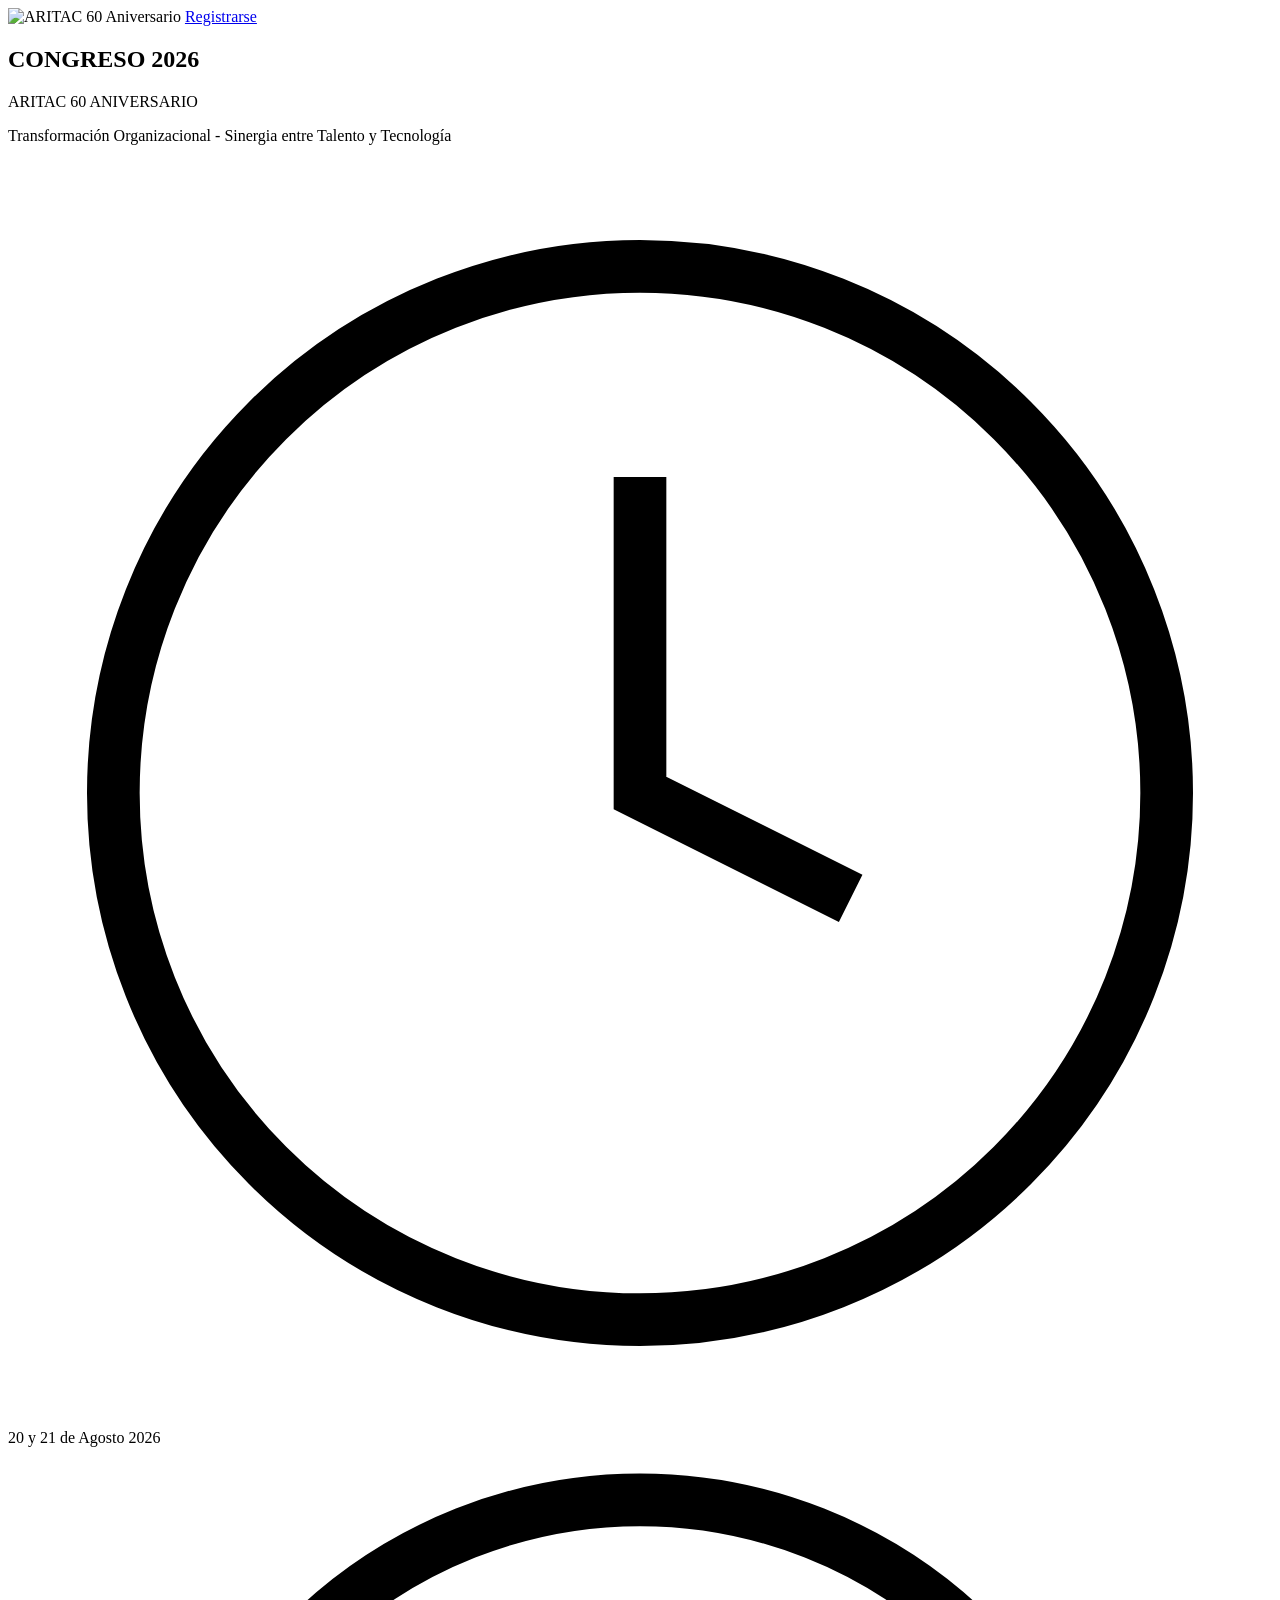
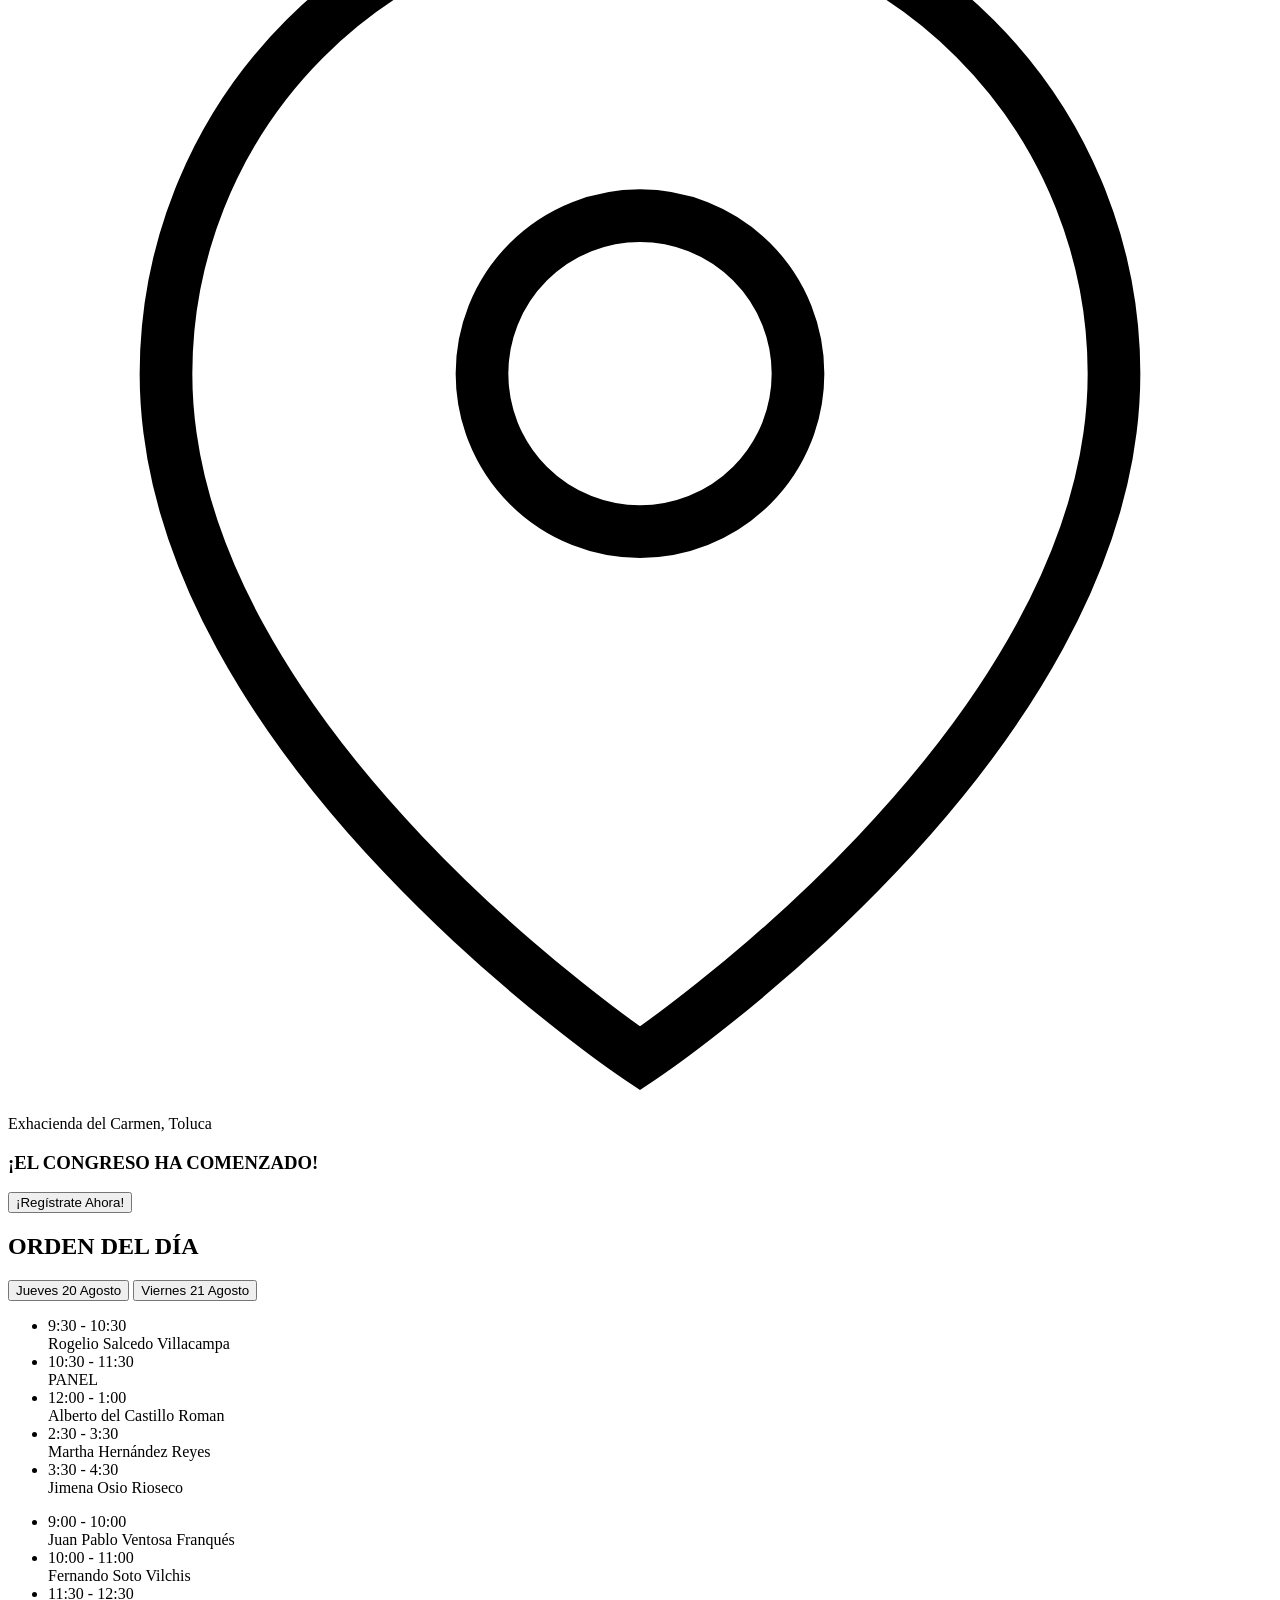
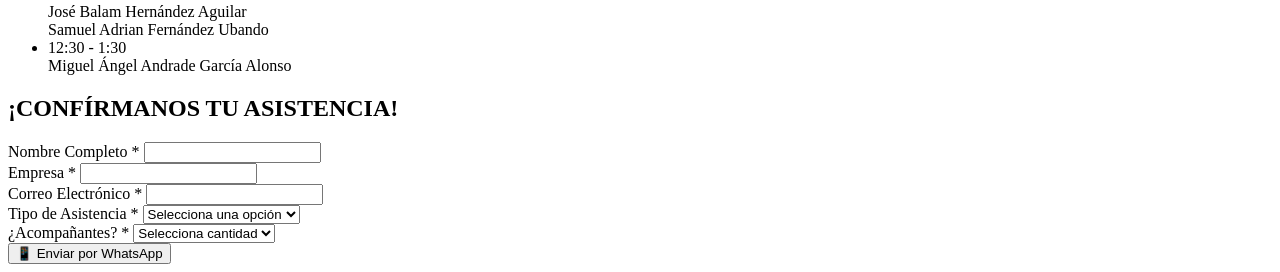
==== index.html @ 21fdce01 "Agregar metadatos Open Graph y estructura HTML base para el congreso" ====
<!DOCTYPE html>
<html lang="es">
<head>
    <meta charset="UTF-8">
    <meta name="viewport" content="width=device-width, initial-scale=1.0">
    <title>Congreso ARITAC 2026 - Transformación Organizacional</title>
    
    <!-- Meta Tags para SEO -->
    <meta name="description" content="Congreso ARITAC 2026: Transformación Organizacional - Sinergia entre Talento y Tecnología. 20 y 21 de Agosto en Toluca.">
    <meta name="keywords" content="ARITAC, Congreso 2026, Transformación Organizacional, Talento, Tecnología, Toluca">
    <meta name="author" content="ARITAC">
    
    <!-- Open Graph para compartir en redes sociales -->
    <meta property="og:type" content="website">
    <meta property="og:url" content="https://invitacion-congresoaritac-e35754.netlify.app/">
    <meta property="og:title" content="Congreso ARITAC 2026 - Transformación Organizacional">
    <meta property="og:description" content="Transformación Organizacional - Sinergia entre Talento y Tecnología. 20 y 21 de Agosto en la Exhacienda del Carmen, Toluca.">
    <meta property="og:image" content="https://invitacion-congresoaritac-e35754.netlify.app/og-image.png">
    <meta property="og:image:width" content="1200">
    <meta property="og:image:height" content="630">
    
    <!-- Twitter Card -->
    <meta name="twitter:card" content="summary_large_image">
    <meta name="twitter:url" content="https://invitacion-congresoaritac-e35754.netlify.app/">
    <meta name="twitter:title" content="Congreso ARITAC 2026">
    <meta name="twitter:description" content="Transformación Organizacional - Sinergia entre Talento y Tecnología">
    <meta name="twitter:image" content="https://invitacion-congresoaritac-e35754.netlify.app/og-image.png">
    
    <!-- Preconnect para Google Fonts -->
    <link rel="preconnect" href="https://fonts.googleapis.com">
    <link rel="preconnect" href="https://fonts.gstatic.com" crossorigin>
    <link href="https://fonts.googleapis.com/css2?family=Cinzel:wght@400;700;900&family=Inter:wght@400;500;600;700&display=swap" rel="stylesheet">
    
    <link rel="stylesheet" href="styles.css">
</head>
<body>
    <!-- Background Theme -->
    <div class="theme-background">
        <div class="theme-image"></div>
        <div class="theme-overlay"></div>
    </div>

    <!-- Header -->
    <header class="header">
        <img src="aritac-logo.png" alt="ARITAC 60 Aniversario" class="header-logo-60">
        <a href="#" class="cta-button">Registrarse</a>
    </header>

    <!-- Main Content -->
    <main>
        <!-- Hero Section -->
        <section class="hero reveal">
            <h1 class="title">CONGRESO 2026</h1>
            <p class="subtitle">ARITAC 60 ANIVERSARIO</p>
            <p class="tagline">Transformación Organizacional - Sinergia entre Talento y Tecnología</p>

            <!-- Event Details -->
            <div class="event-details">
                <div class="detail-item">
                    <svg class="icon" viewBox="0 0 24 24" fill="none" stroke="currentColor">
                        <circle cx="12" cy="12" r="10"></circle>
                        <polyline points="12 6 12 12 16 14"></polyline>
                    </svg>
                    <span>20 y 21 de Agosto 2026</span>
                </div>
                <div class="detail-divider"></div>
                <div class="detail-item">
                    <svg class="icon" viewBox="0 0 24 24" fill="none" stroke="currentColor">
                        <path d="M21 10c0 7-9 13-9 13s-9-6-9-13a9 9 0 0 1 18 0z"></path>
                        <circle cx="12" cy="10" r="3"></circle>
                    </svg>
                    <span>Exhacienda del Carmen, Toluca</span>
                </div>
            </div>

            <!-- Countdown Timer -->
            <div class="countdown" id="countdown">
                <div class="cd-item">
                    <div class="cd-number" id="cd-days">00</div>
                    <div class="cd-label">DÍAS</div>
                </div>
                <div class="cd-item">
                    <div class="cd-number" id="cd-hours">00</div>
                    <div class="cd-label">HORAS</div>
                </div>
                <div class="cd-item">
                    <div class="cd-number" id="cd-minutes">00</div>
                    <div class="cd-label">MINUTOS</div>
                </div>
                <div class="cd-item">
                    <div class="cd-number" id="cd-seconds">00</div>
                    <div class="cd-label">SEGUNDOS</div>
                </div>
            </div>

            <button class="cta-button" onclick="document.querySelector('.rsvp-section').scrollIntoView({behavior: 'smooth'})">
                ¡Regístrate Ahora!
            </button>
        </section>

        <!-- Agenda Section -->
        <section class="agenda-section reveal">
            <h2 class="section-title">ORDEN DEL DÍA</h2>
            
            <div class="agenda-tabs">
                <button class="tab-btn active" data-target="jueves">Jueves 20 Agosto</button>
                <button class="tab-btn" data-target="viernes">Viernes 21 Agosto</button>
            </div>

            <!-- Jueves Agenda -->
            <div id="jueves" class="agenda-content active glass-card">
                <ul class="timeline">
                    <li class="timeline-item speaker">
                        <div class="time">9:30 - 10:30</div>
                        <div class="activity">Rogelio Salcedo Villacampa</div>
                    </li>
                    <li class="timeline-item">
                        <div class="time">10:30 - 11:30</div>
                        <div class="activity">PANEL</div>
                    </li>
                    <li class="timeline-item speaker">
                        <div class="time">12:00 - 1:00</div>
                        <div class="activity">Alberto del Castillo Roman</div>
                    </li>
                    <li class="timeline-item speaker">
                        <div class="time">2:30 - 3:30</div>
                        <div class="activity">Martha Hernández Reyes</div>
                    </li>
                    <li class="timeline-item speaker">
                        <div class="time">3:30 - 4:30</div>
                        <div class="activity">Jimena Osio Rioseco</div>
                    </li>
                </ul>
            </div>

            <!-- Viernes Agenda -->
            <div id="viernes" class="agenda-content glass-card">
                <ul class="timeline">
                    <li class="timeline-item speaker">
                        <div class="time">9:00 - 10:00</div>
                        <div class="activity">Juan Pablo Ventosa Franqués</div>
                    </li>
                    <li class="timeline-item speaker">
                        <div class="time">10:00 - 11:00</div>
                        <div class="activity">Fernando Soto Vilchis</div>
                    </li>
                    <li class="timeline-item speaker">
                        <div class="time">11:30 - 12:30</div>
                        <div class="activity">José Balam Hernández Aguilar<br>Samuel Adrian Fernández Ubando</div>
                    </li>
                    <li class="timeline-item speaker">
                        <div class="time">12:30 - 1:30</div>
                        <div class="activity">Miguel Ángel Andrade García Alonso</div>
                    </li>
                </ul>
            </div>
        </section>

        <!-- RSVP Section -->
        <section class="rsvp-section reveal glass-card">
            <h2 class="section-title">¡CONFÍRMANOS TU ASISTENCIA!</h2>
            <form id="rsvpForm" class="rsvp-form">
                <div class="form-group">
                    <label for="nombre">Nombre Completo *</label>
                    <input type="text" id="nombre" name="nombre" required>
                </div>
                
                <div class="form-row">
                    <div class="form-group">
                        <label for="empresa">Empresa *</label>
                        <input type="text" id="empresa" name="empresa" required>
                    </div>
                    <div class="form-group">
                        <label for="email">Correo Electrónico *</label>
                        <input type="email" id="email" name="email" required>
                    </div>
                </div>

                <div class="form-row">
                    <div class="form-group">
                        <label for="asistencia">Tipo de Asistencia *</label>
                        <select id="asistencia" name="asistencia" required>
                            <option value="">Selecciona una opción</option>
                            <option value="presencial">Presencial</option>
                            <option value="hibrida">Híbrida</option>
                            <option value="virtual">Virtual</option>
                        </select>
                    </div>
                    <div class="form-group">
                        <label for="acompanantes">¿Acompañantes? *</label>
                        <select id="acompanantes" name="acompanantes" required>
                            <option value="">Selecciona cantidad</option>
                            <option value="0">No</option>
                            <option value="1">1 Acompañante</option>
                            <option value="2">2 Acompañantes</option>
                            <option value="3">3 Acompañantes</option>
                            <option value="4">4+ Acompañantes</option>
                        </select>
                    </div>
                </div>

                <button type="submit" class="cta-button submit-btn">
                    📱 Enviar por WhatsApp
                </button>
            </form>
        </section>
    </main>

    <script src="script.js"></script>
</body>
</html>
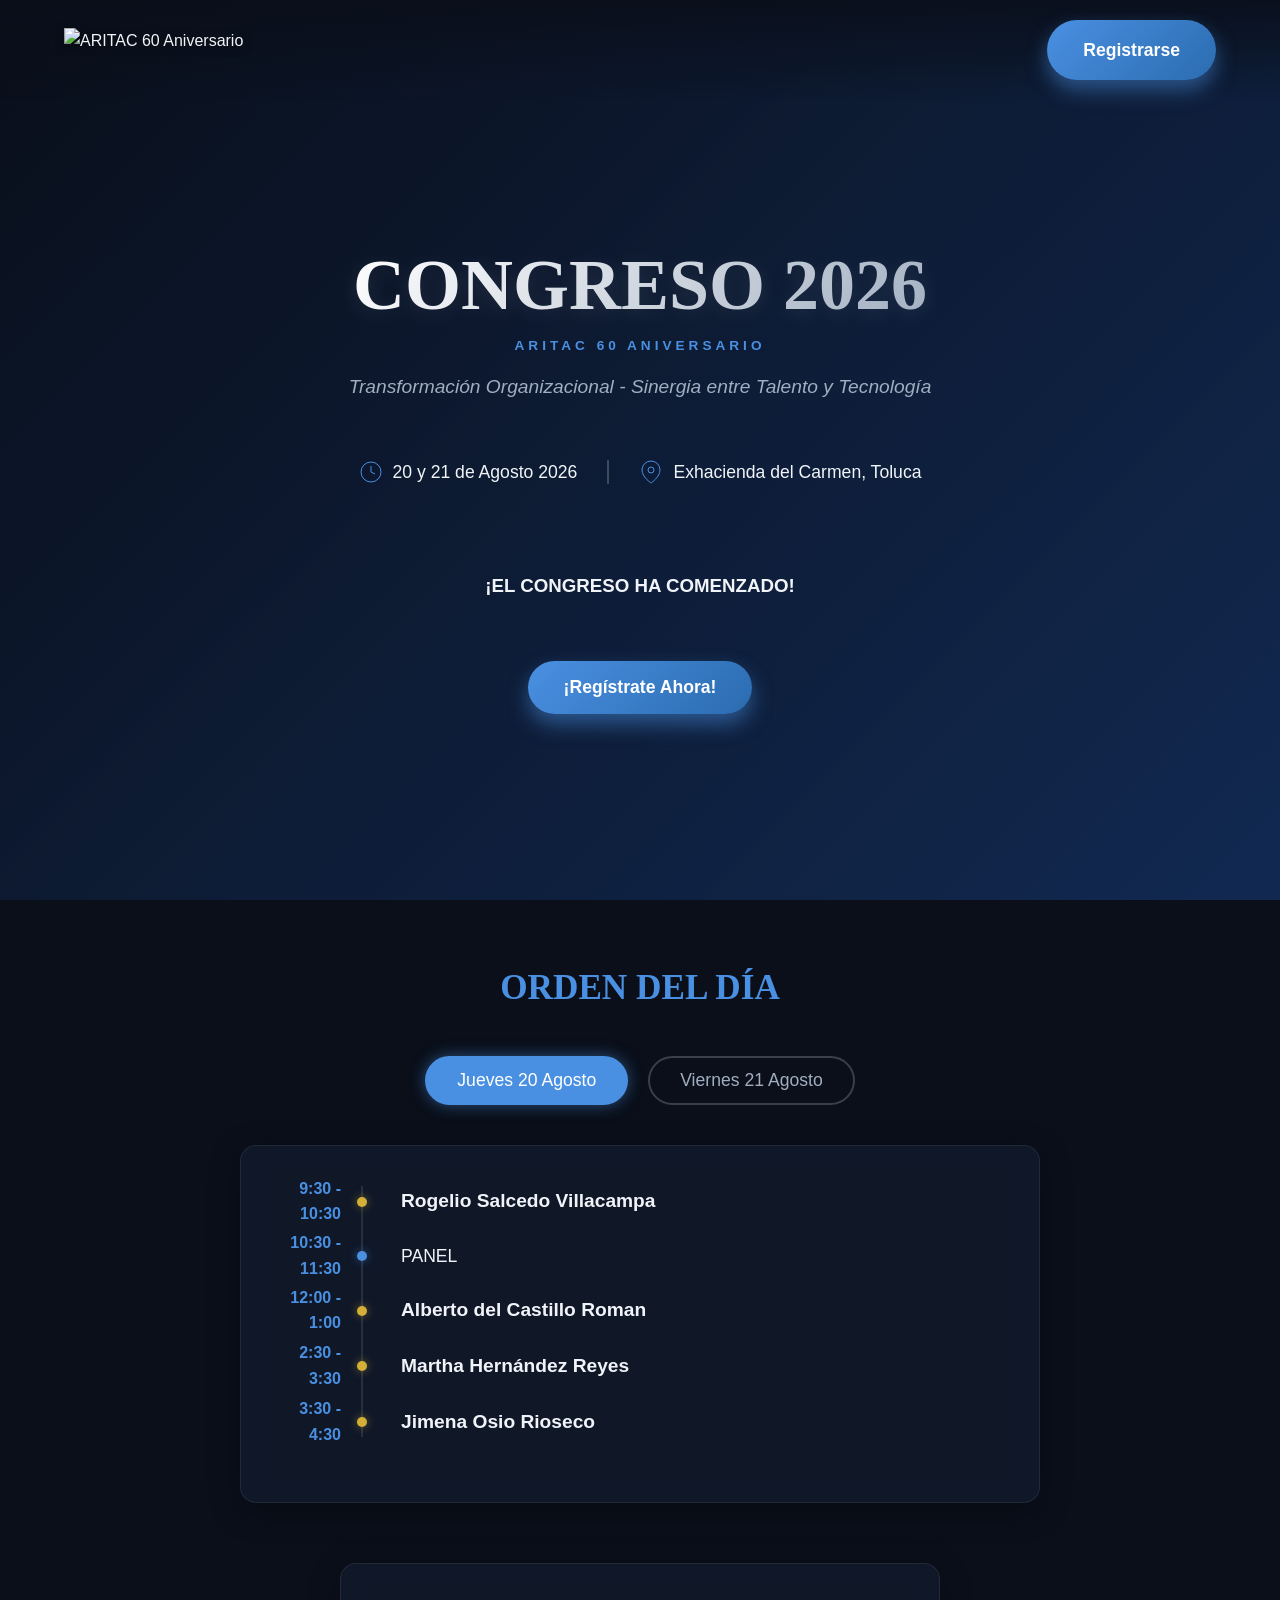
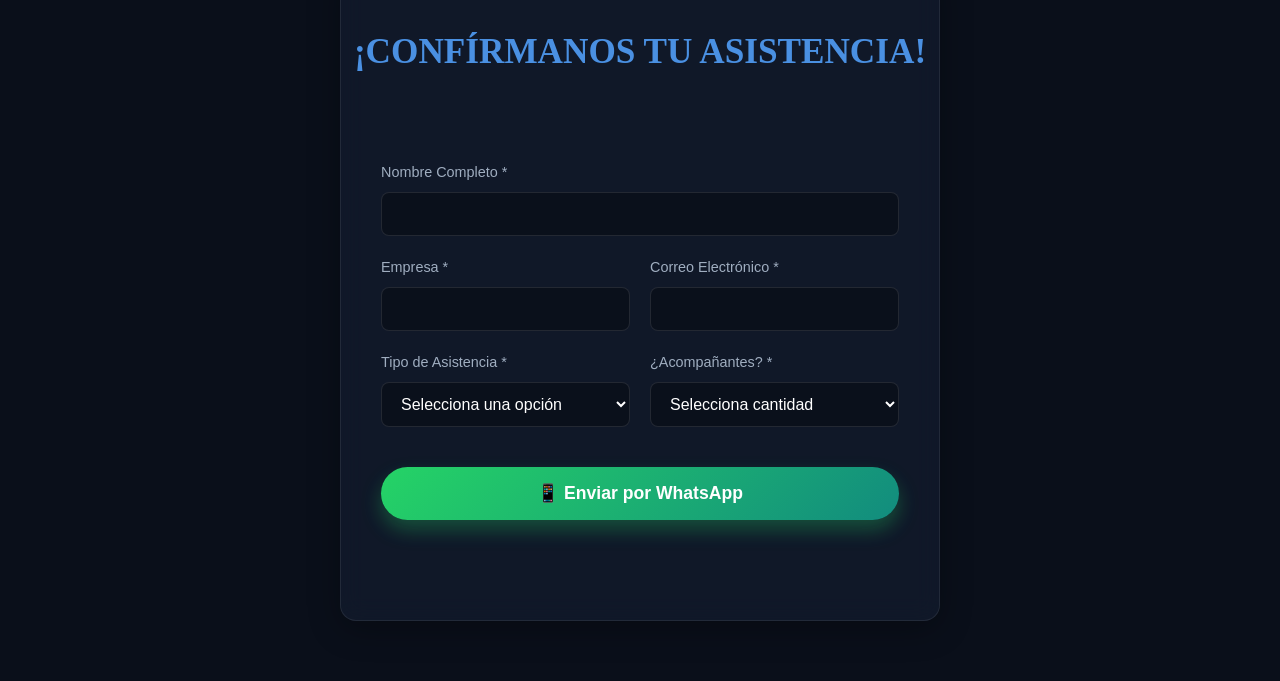
==== commit 194f438a: "Actualizar ruta del logo ARITAC a 'Logo ARITAC BLANCO.png'" ====
--- a/index.html
+++ b/index.html
@@ -42,8 +42,8 @@
 
     <!-- Header -->
     <header class="header">
-        <img src="aritac-logo.png" alt="ARITAC 60 Aniversario" class="header-logo-60">
-        <a href="#" class="cta-button">Registrarse</a>
+        <img src="Logo ARITAC BLANCO.png" alt="ARITAC 60 Aniversario" class="header-logo-60">
+        <a href="#rsvpForm" class="cta-button">Registrarse</a>
     </header>
 
     <!-- Main Content -->
--- a/styles.css
+++ b/styles.css
@@ -0,0 +1,450 @@
+:root {
+    --bg-dark: #0a0f1a;
+    --bg-card: rgba(20, 30, 50, 0.6);
+    --primary: #4a90e2;
+    --primary-glow: rgba(74, 144, 226, 0.5);
+    --accent: #20c997;
+    --text-main: #f0f4f8;
+    --text-muted: #a0aec0;
+    --gold: #d4af37;
+}
+
+* {
+    margin: 0;
+    padding: 0;
+    box-sizing: border-box;
+    font-family: 'Inter', sans-serif;
+}
+
+body {
+    background-color: var(--bg-dark);
+    color: var(--text-main);
+    overflow-x: hidden;
+    line-height: 1.6;
+}
+
+/* Background Theme */
+.theme-background {
+    position: fixed;
+    top: 0;
+    left: 0;
+    width: 100%;
+    height: 100%;
+    z-index: -2;
+    overflow: hidden;
+}
+
+.theme-image {
+    position: absolute;
+    top: -5%;
+    left: -5%;
+    width: 110%;
+    height: 110%;
+    background-image: url('imagen congreso 2026.png');
+    background-size: cover;
+    background-position: center right;
+    opacity: 0.8;
+    animation: slowZoom 40s linear infinite alternate;
+}
+
+.theme-overlay {
+    position: absolute;
+    inset: 0;
+    /* Deep blue corporate gradient overlay to blend with the image and keep text readable */
+    background: linear-gradient(135deg, rgba(10, 15, 26, 0.95) 0%, rgba(20, 50, 100, 0.75) 100%);
+    mix-blend-mode: multiply;
+}
+
+@keyframes slowZoom {
+    0% { transform: scale(1); }
+    100% { transform: scale(1.1); }
+}
+
+/* Glassmorphism Card Base */
+.glass-card {
+    background: var(--bg-card);
+    backdrop-filter: blur(12px);
+    -webkit-backdrop-filter: blur(12px);
+    border: 1px solid rgba(255, 255, 255, 0.08);
+    border-radius: 16px;
+    box-shadow: 0 8px 32px rgba(0, 0, 0, 0.3);
+}
+
+/* Header */
+.header {
+    display: flex;
+    justify-content: space-between;
+    align-items: center;
+    padding: 20px 5%;
+    position: fixed;
+    top: 0;
+    width: 100%;
+    z-index: 100;
+    background: linear-gradient(to bottom, rgba(10,15,26,0.9), transparent);
+}
+
+.header-logo {
+    height: 50px;
+    object-fit: contain;
+    filter: drop-shadow(0 2px 4px rgba(0,0,0,0.5));
+}
+
+.header-logo-60 {
+    height: 45px;
+    object-fit: contain;
+    filter: drop-shadow(0 2px 4px rgba(0,0,0,0.5));
+}
+
+/* Typography */
+.title {
+    font-family: 'Cinzel', serif;
+    font-size: clamp(2.5rem, 6vw, 4.5rem);
+    font-weight: 900;
+    line-height: 1.1;
+    margin-bottom: 10px;
+    background: linear-gradient(135deg, #fff 0%, #a0aec0 100%);
+    -webkit-background-clip: text;
+    -webkit-text-fill-color: transparent;
+    text-shadow: 0 4px 20px rgba(255,255,255,0.1);
+}
+
+.subtitle {
+    font-size: 0.85rem;
+    letter-spacing: 4px;
+    color: var(--primary);
+    text-transform: uppercase;
+    font-weight: 600;
+    margin-bottom: 15px;
+}
+
+.tagline {
+    font-size: 1.2rem;
+    color: var(--text-muted);
+    font-style: italic;
+    margin-bottom: 40px;
+}
+
+.section-title {
+    font-family: 'Cinzel', serif;
+    font-size: 2.2rem;
+    text-align: center;
+    margin-bottom: 40px;
+    color: var(--primary);
+}
+
+/* Main Layout */
+main {
+    max-width: 1200px;
+    margin: 0 auto;
+    padding: 120px 20px 60px;
+}
+
+/* Hero Section */
+.hero {
+    text-align: center;
+    min-height: 80vh;
+    display: flex;
+    flex-direction: column;
+    justify-content: center;
+    align-items: center;
+}
+
+.event-details {
+    display: flex;
+    align-items: center;
+    justify-content: center;
+    gap: 30px;
+    padding: 15px 40px;
+    margin-bottom: 50px;
+    display: inline-flex;
+}
+
+.detail-item {
+    display: flex;
+    align-items: center;
+    gap: 10px;
+    font-size: 1.1rem;
+    font-weight: 500;
+}
+
+.detail-item .icon {
+    width: 24px;
+    height: 24px;
+    color: var(--primary);
+}
+
+.detail-divider {
+    width: 2px;
+    height: 24px;
+    background: rgba(255,255,255,0.2);
+}
+
+/* Countdown */
+.countdown {
+    display: flex;
+    gap: 20px;
+    padding: 20px 40px;
+    margin-bottom: 40px;
+}
+
+.cd-item {
+    display: flex;
+    flex-direction: column;
+    align-items: center;
+    min-width: 80px;
+}
+
+.cd-number {
+    font-size: 2.5rem;
+    font-weight: 700;
+    color: #ffffff;
+    line-height: 1;
+}
+
+.cd-label {
+    font-size: 0.75rem;
+    letter-spacing: 2px;
+    color: var(--primary);
+    margin-top: 5px;
+}
+
+/* Buttons */
+.cta-button {
+    display: inline-flex;
+    align-items: center;
+    justify-content: center;
+    gap: 10px;
+    padding: 16px 36px;
+    background: linear-gradient(135deg, var(--primary) 0%, #2b6cb0 100%);
+    color: white;
+    text-decoration: none;
+    font-weight: 600;
+    font-size: 1.1rem;
+    border-radius: 30px;
+    border: none;
+    cursor: pointer;
+    box-shadow: 0 10px 20px var(--primary-glow);
+    transition: all 0.3s ease;
+}
+
+.cta-button:hover {
+    transform: translateY(-3px);
+    box-shadow: 0 15px 25px var(--primary-glow);
+}
+
+/* Agenda Section */
+.agenda-section {
+    margin-top: 60px;
+    padding: 60px 0;
+}
+
+.agenda-tabs {
+    display: flex;
+    justify-content: center;
+    gap: 20px;
+    margin-bottom: 40px;
+}
+
+.tab-btn {
+    background: transparent;
+    border: 2px solid rgba(255,255,255,0.2);
+    color: var(--text-muted);
+    padding: 12px 30px;
+    border-radius: 30px;
+    font-size: 1.1rem;
+    cursor: pointer;
+    transition: all 0.3s ease;
+}
+
+.tab-btn.active, .tab-btn:hover {
+    background: var(--primary);
+    border-color: var(--primary);
+    color: white;
+    box-shadow: 0 0 15px var(--primary-glow);
+}
+
+.agenda-content {
+    display: none;
+    padding: 40px;
+    max-width: 800px;
+    margin: 0 auto;
+}
+
+.agenda-content.active {
+    display: block;
+    animation: fadeIn 0.5s ease;
+}
+
+/* Timeline */
+.timeline {
+    list-style: none;
+    position: relative;
+}
+
+.timeline::before {
+    content: '';
+    position: absolute;
+    left: 80px;
+    top: 0;
+    bottom: 0;
+    width: 2px;
+    background: rgba(255,255,255,0.1);
+}
+
+.timeline-item {
+    position: relative;
+    padding-left: 120px;
+    margin-bottom: 25px;
+    display: flex;
+    align-items: center;
+}
+
+.timeline-item::before {
+    content: '';
+    position: absolute;
+    left: 76px;
+    top: 50%;
+    transform: translateY(-50%);
+    width: 10px;
+    height: 10px;
+    border-radius: 50%;
+    background: var(--primary);
+    box-shadow: 0 0 10px var(--primary-glow);
+}
+
+.timeline-item.speaker::before {
+    background: var(--gold);
+    box-shadow: 0 0 10px rgba(212, 175, 55, 0.5);
+}
+
+.timeline-item.break::before {
+    background: var(--text-muted);
+    box-shadow: none;
+}
+
+.timeline-item .time {
+    position: absolute;
+    left: 0;
+    top: 50%;
+    transform: translateY(-50%);
+    width: 60px;
+    text-align: right;
+    font-weight: 700;
+    color: var(--primary);
+}
+
+.timeline-item .activity {
+    font-size: 1.1rem;
+    color: var(--text-main);
+}
+
+.timeline-item.speaker .activity {
+    font-weight: 600;
+    font-size: 1.2rem;
+}
+
+.timeline-item.break .activity {
+    color: var(--text-muted);
+    font-style: italic;
+}
+
+/* RSVP Section */
+.rsvp-section {
+    padding: 60px 0;
+    max-width: 600px;
+    margin: 0 auto;
+}
+
+.rsvp-form {
+    padding: 40px;
+}
+
+.form-group {
+    margin-bottom: 20px;
+    display: flex;
+    flex-direction: column;
+}
+
+.form-row {
+    display: grid;
+    grid-template-columns: 1fr 1fr;
+    gap: 20px;
+}
+
+label {
+    font-size: 0.9rem;
+    color: var(--text-muted);
+    margin-bottom: 8px;
+    font-weight: 500;
+}
+
+input, select {
+    background: rgba(0,0,0,0.3);
+    border: 1px solid rgba(255,255,255,0.1);
+    border-radius: 8px;
+    padding: 12px 15px;
+    color: white;
+    font-size: 1rem;
+    outline: none;
+    transition: border-color 0.3s;
+}
+
+input:focus, select:focus {
+    border-color: var(--primary);
+}
+
+.submit-btn {
+    width: 100%;
+    margin-top: 20px;
+    background: linear-gradient(135deg, #25D366 0%, #128C7E 100%);
+    box-shadow: 0 10px 20px rgba(37, 211, 102, 0.3);
+}
+
+.submit-btn:hover {
+    box-shadow: 0 15px 25px rgba(37, 211, 102, 0.4);
+}
+
+/* Animations */
+@keyframes fadeIn {
+    from { opacity: 0; transform: translateY(10px); }
+    to { opacity: 1; transform: translateY(0); }
+}
+
+.reveal {
+    opacity: 0;
+    transform: translateY(30px);
+    transition: all 0.8s ease-out;
+}
+
+.reveal.active {
+    opacity: 1;
+    transform: translateY(0);
+}
+
+.delay-1 { transition-delay: 0.2s; }
+
+/* Responsive */
+@media (max-width: 768px) {
+    .event-details {
+        flex-direction: column;
+        gap: 15px;
+        padding: 20px;
+    }
+    .detail-divider {
+        width: 100%;
+        height: 1px;
+    }
+    .countdown {
+        padding: 15px;
+        gap: 10px;
+    }
+    .cd-number { font-size: 1.8rem; }
+    
+    .timeline::before { left: 60px; }
+    .timeline-item { padding-left: 90px; }
+    .timeline-item::before { left: 56px; }
+    .timeline-item .time { width: 45px; font-size: 0.9rem; }
+    
+    .agenda-content { padding: 30px 15px; }
+    .form-row { grid-template-columns: 1fr; }
+}
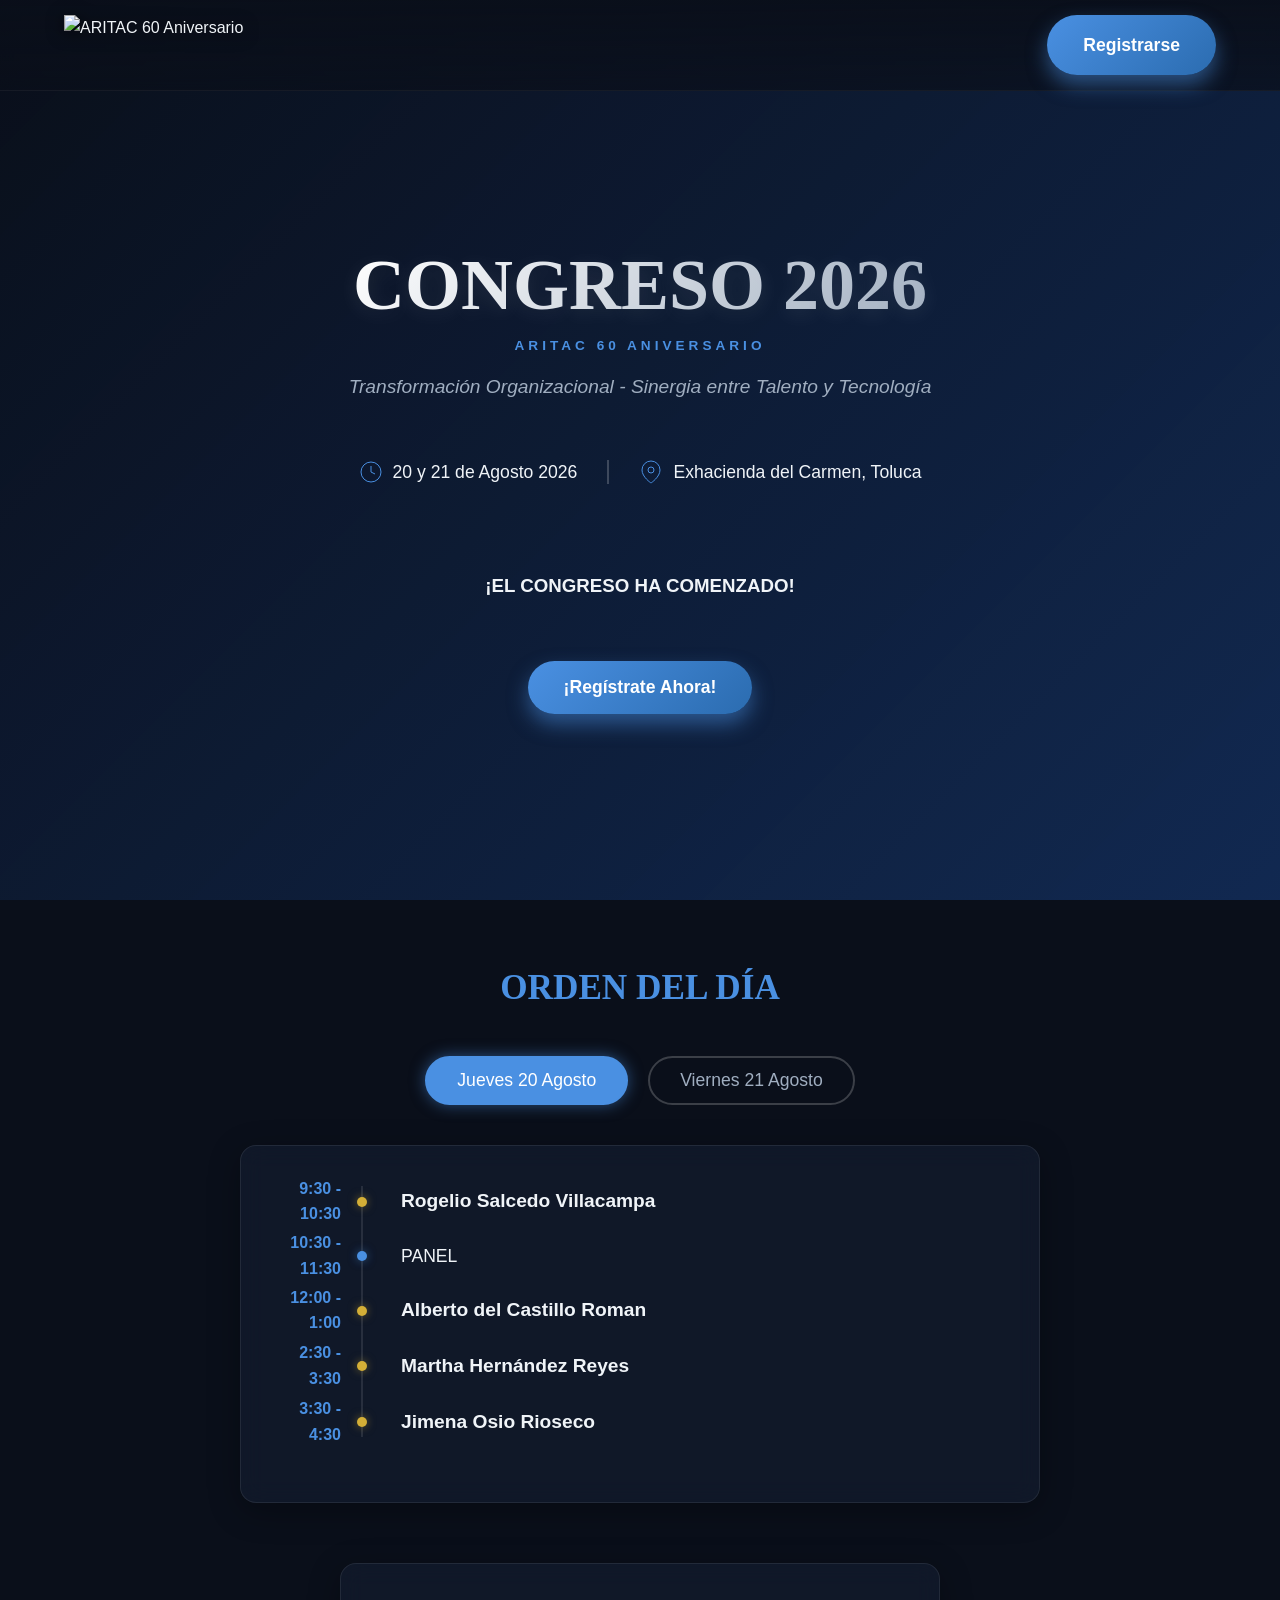
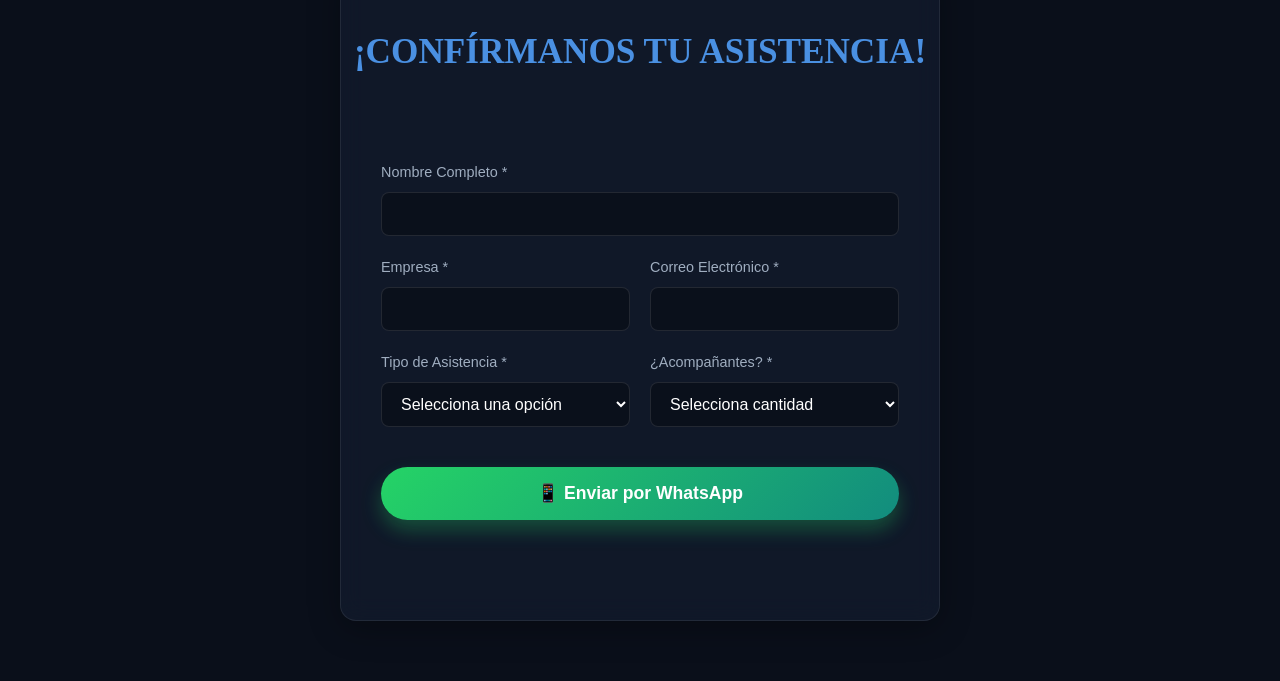
==== commit 6d5be584: "Cambiar ruta del logo a logo-aritac-blanco.png sin espacios" ====
--- a/index.html
+++ b/index.html
@@ -42,7 +42,7 @@
 
     <!-- Header -->
     <header class="header">
-        <img src="Logo ARITAC BLANCO.png" alt="ARITAC 60 Aniversario" class="header-logo-60">
+        <img src="logo-aritac-blanco.png" alt="ARITAC 60 Aniversario" class="header-logo-60">
         <a href="#rsvpForm" class="cta-button">Registrarse</a>
     </header>
 
--- a/styles.css
+++ b/styles.css
@@ -75,24 +75,39 @@
     display: flex;
     justify-content: space-between;
     align-items: center;
-    padding: 20px 5%;
+    padding: 15px 5%;
     position: fixed;
     top: 0;
     width: 100%;
     z-index: 100;
-    background: linear-gradient(to bottom, rgba(10,15,26,0.9), transparent);
+    background: linear-gradient(to bottom, rgba(10,15,26,0.95), rgba(10,15,26,0.7));
+    backdrop-filter: blur(8px);
+    -webkit-backdrop-filter: blur(8px);
+    border-bottom: 1px solid rgba(255, 255, 255, 0.05);
+    gap: 20px;
 }
 
 .header-logo {
-    height: 50px;
+    height: 60px;
     object-fit: contain;
-    filter: drop-shadow(0 2px 4px rgba(0,0,0,0.5));
+    filter: drop-shadow(0 2px 8px rgba(0,0,0,0.6));
+    transition: transform 0.3s ease;
+}
+
+.header-logo:hover {
+    transform: scale(1.05);
 }
 
 .header-logo-60 {
-    height: 45px;
+    height: 60px;
     object-fit: contain;
-    filter: drop-shadow(0 2px 4px rgba(0,0,0,0.5));
+    filter: drop-shadow(0 2px 8px rgba(0,0,0,0.6));
+    transition: transform 0.3s ease;
+    flex-shrink: 0;
+}
+
+.header-logo-60:hover {
+    transform: scale(1.05);
 }
 
 /* Typography */
@@ -225,6 +240,7 @@
     cursor: pointer;
     box-shadow: 0 10px 20px var(--primary-glow);
     transition: all 0.3s ease;
+    white-space: nowrap;
 }
 
 .cta-button:hover {
@@ -425,6 +441,20 @@
 
 /* Responsive */
 @media (max-width: 768px) {
+    .header {
+        padding: 12px 3%;
+        flex-wrap: wrap;
+    }
+
+    .header-logo-60 {
+        height: 50px;
+    }
+
+    .cta-button {
+        padding: 12px 24px;
+        font-size: 0.9rem;
+    }
+
     .event-details {
         flex-direction: column;
         gap: 15px;
